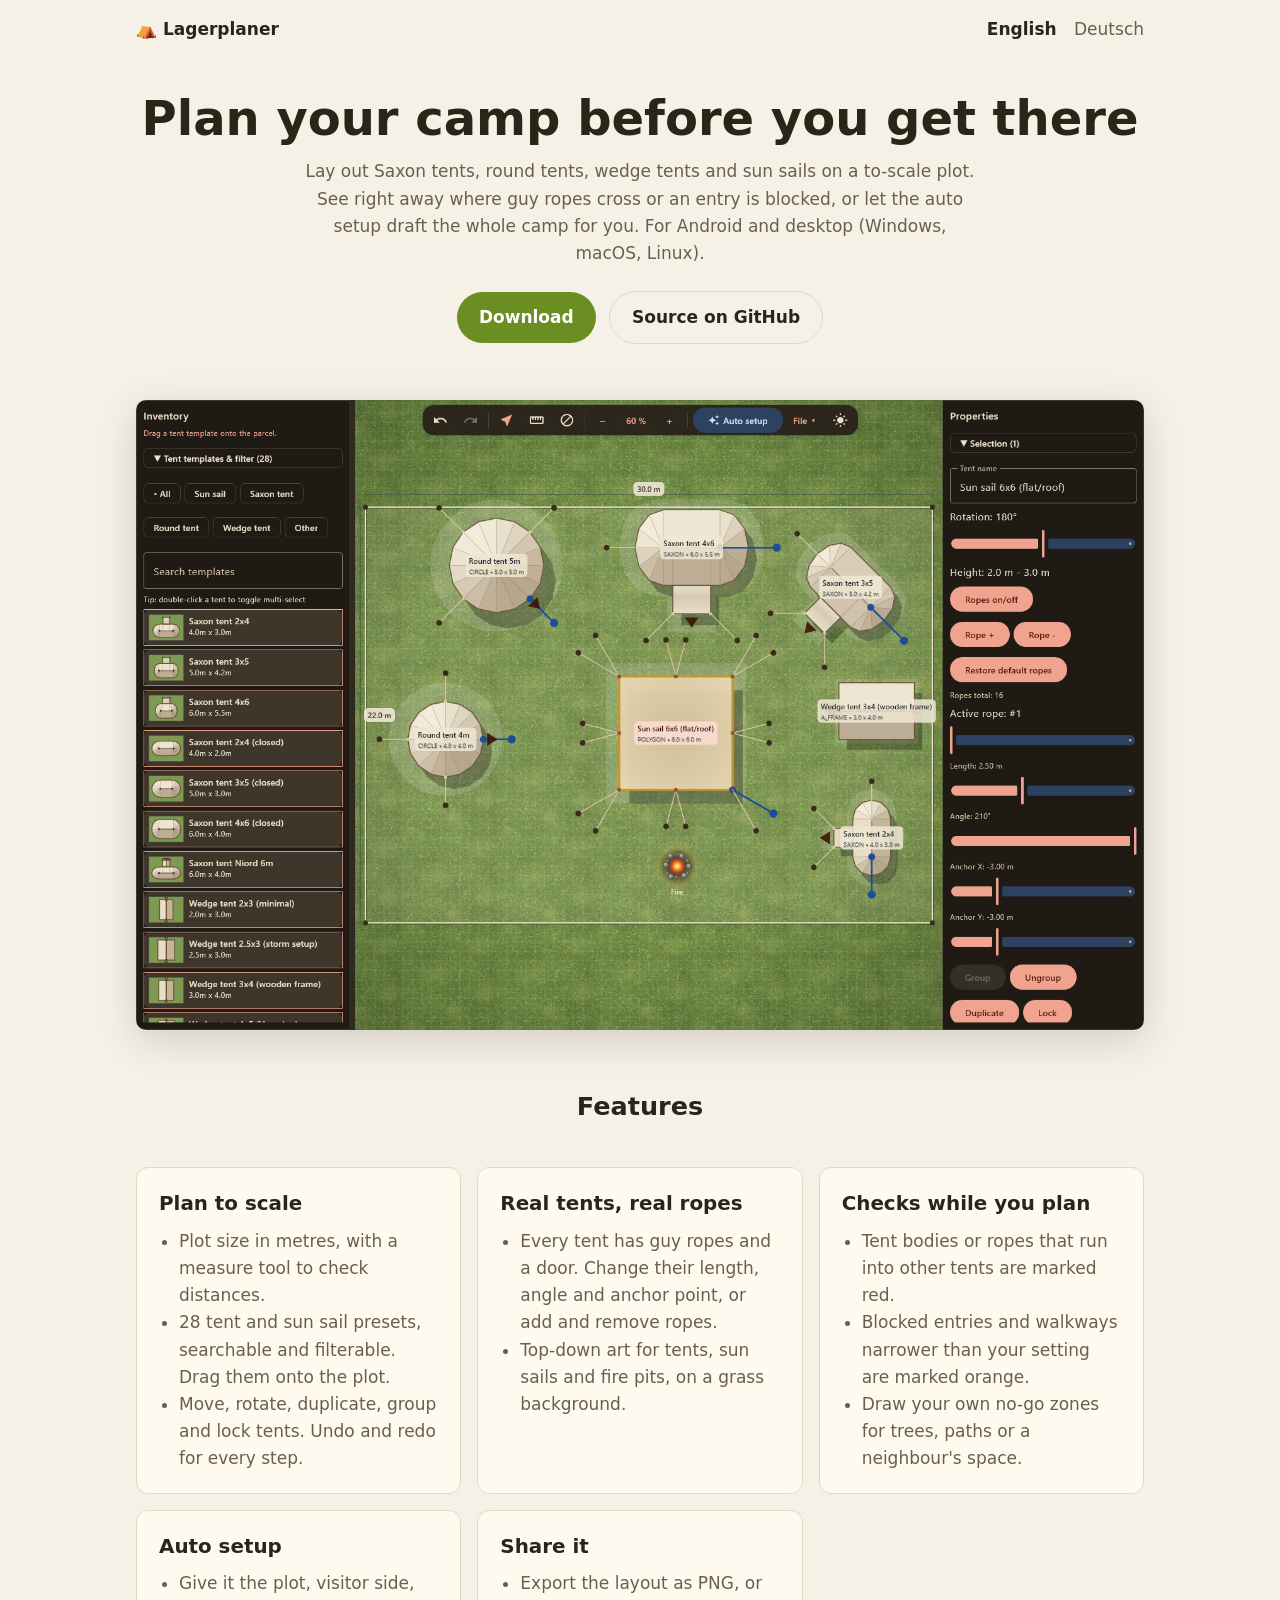
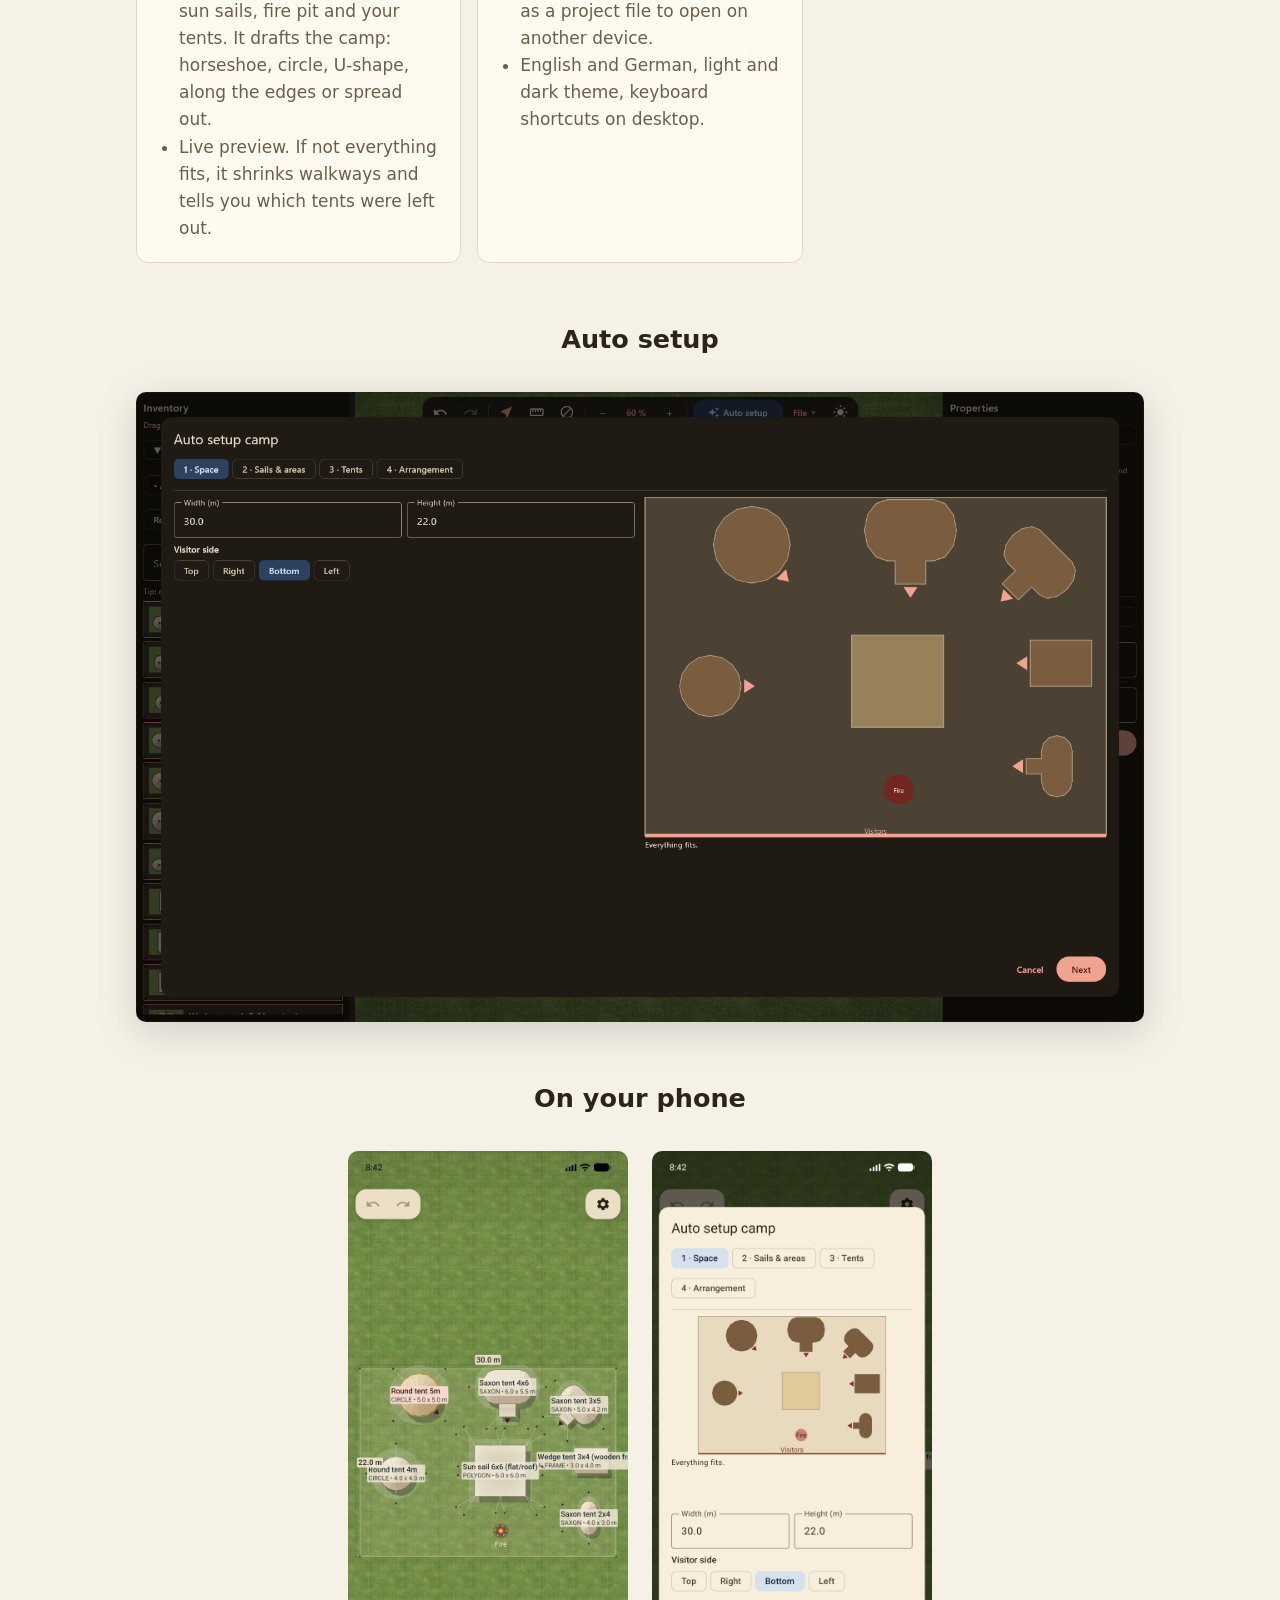
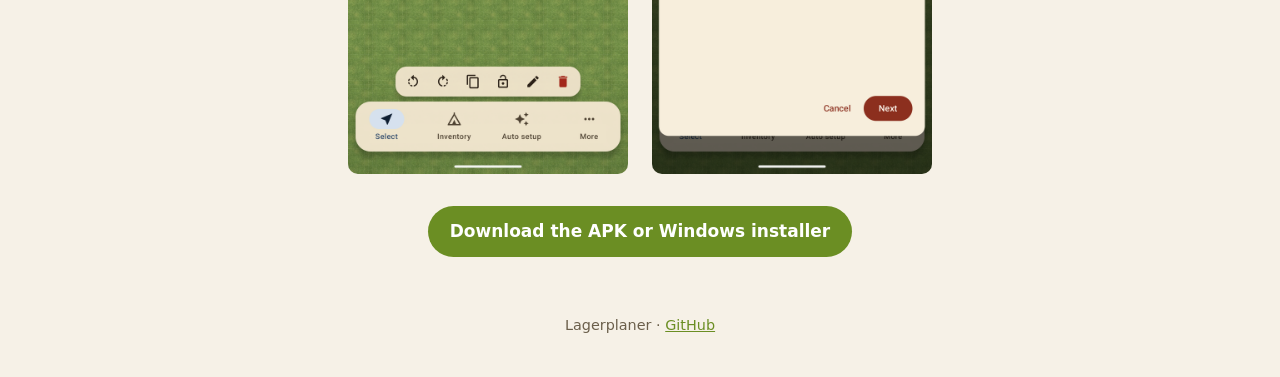
==== docs/index.html @ c53ca5b4 "Add GitHub Pages landing page in English and German German browsers are redirected to /de/ unless th" ====
<!doctype html>
<html lang="en">
<head>
  <meta charset="utf-8">
  <meta name="viewport" content="width=device-width, initial-scale=1">
  <title>Lagerplaner – Historical Camp Layout</title>
  <meta name="description" content="Plan your reenactment or medieval market camp to scale, on Android and desktop.">
  <link rel="alternate" hreflang="de" href="de/">
  <link rel="stylesheet" href="style.css">
  <script>
    // German browsers go to /de/, unless the visitor picked a language themselves.
    try {
      var choice = localStorage.getItem('lang');
      if (!choice && navigator.language.toLowerCase().startsWith('de')) location.replace('de/');
    } catch (e) {}
  </script>
</head>
<body>
<div class="wrap">
  <header class="top">
    <span class="brand">⛺ Lagerplaner</span>
    <nav class="lang">
      <a href="./" aria-current="page" onclick="try{localStorage.setItem('lang','en')}catch(e){}">English</a>
      <a href="de/" onclick="try{localStorage.setItem('lang','de')}catch(e){}">Deutsch</a>
    </nav>
  </header>

  <section class="hero">
    <h1>Plan your camp before you get there</h1>
    <p>Lay out Saxon tents, round tents, wedge tents and sun sails on a to-scale plot. See right away where guy ropes
      cross or an entry is blocked, or let the auto setup draft the whole camp for you.
      For Android and desktop (Windows, macOS, Linux).</p>
    <a class="btn" href="https://github.com/wollkopf93/historical-camp-layout/releases/latest">Download</a>
    <a class="btn secondary" href="https://github.com/wollkopf93/historical-camp-layout">Source on GitHub</a>
  </section>

  <img class="shot-main" src="screenshots/desktop-selection.png" alt="Desktop: camp with a selected sun sail and its properties">

  <h2>Features</h2>
  <div class="features">
    <div class="card">
      <h3>Plan to scale</h3>
      <ul>
        <li>Plot size in metres, with a measure tool to check distances.</li>
        <li>28 tent and sun sail presets, searchable and filterable. Drag them onto the plot.</li>
        <li>Move, rotate, duplicate, group and lock tents. Undo and redo for every step.</li>
      </ul>
    </div>
    <div class="card">
      <h3>Real tents, real ropes</h3>
      <ul>
        <li>Every tent has guy ropes and a door. Change their length, angle and anchor point, or add and remove ropes.</li>
        <li>Top-down art for tents, sun sails and fire pits, on a grass background.</li>
      </ul>
    </div>
    <div class="card">
      <h3>Checks while you plan</h3>
      <ul>
        <li>Tent bodies or ropes that run into other tents are marked red.</li>
        <li>Blocked entries and walkways narrower than your setting are marked orange.</li>
        <li>Draw your own no-go zones for trees, paths or a neighbour's space.</li>
      </ul>
    </div>
    <div class="card">
      <h3>Auto setup</h3>
      <ul>
        <li>Give it the plot, visitor side, sun sails, fire pit and your tents. It drafts the camp: horseshoe, circle, U-shape, along the edges or spread out.</li>
        <li>Live preview. If not everything fits, it shrinks walkways and tells you which tents were left out.</li>
      </ul>
    </div>
    <div class="card">
      <h3>Share it</h3>
      <ul>
        <li>Export the layout as PNG, or as a project file to open on another device.</li>
        <li>English and German, light and dark theme, keyboard shortcuts on desktop.</li>
      </ul>
    </div>
  </div>

  <h2>Auto setup</h2>
  <img class="shot-main" src="screenshots/desktop-auto-setup.png" alt="Desktop: auto setup with live preview">

  <h2>On your phone</h2>
  <div class="phones">
    <img src="screenshots/android-selection.png" alt="Android: camp on the phone with a selected tent">
    <img src="screenshots/android-auto-setup.png" alt="Android: auto setup sheet with live preview">
  </div>

  <p class="center"><a class="btn" href="https://github.com/wollkopf93/historical-camp-layout/releases/latest">Download the APK or Windows installer</a></p>

  <footer>Lagerplaner · <a href="https://github.com/wollkopf93/historical-camp-layout">GitHub</a></footer>
</div>
</body>
</html>
---- docs/style.css ----
:root {
  --bg: #f6f1e7;
  --surface: #fffaf0;
  --text: #2b2418;
  --muted: #6b5f4b;
  --accent: #6b8e23;
  --accent-text: #ffffff;
  --border: #e2d8c3;
}
@media (prefers-color-scheme: dark) {
  :root {
    --bg: #1c1a15;
    --surface: #26231c;
    --text: #efe8d8;
    --muted: #b3a88f;
    --accent: #9cc04a;
    --accent-text: #1c1a15;
    --border: #3a352a;
  }
}

* { box-sizing: border-box; }
body {
  margin: 0;
  background: var(--bg);
  color: var(--text);
  font: 17px/1.6 system-ui, -apple-system, "Segoe UI", Roboto, sans-serif;
}
img { max-width: 100%; height: auto; display: block; border-radius: 10px; }
a { color: var(--accent); }

.wrap { max-width: 1040px; margin: 0 auto; padding: 0 16px; }

header.top { display: flex; justify-content: space-between; align-items: center; padding: 16px 0; }
header.top .brand { font-weight: 700; }
.lang a { text-decoration: none; color: var(--muted); margin-left: 12px; }
.lang a[aria-current] { color: var(--text); font-weight: 600; }

.hero { text-align: center; padding: 32px 0 24px; }
.hero h1 { font-size: clamp(2rem, 6vw, 3rem); line-height: 1.15; margin: 0 0 12px; }
.hero p { color: var(--muted); max-width: 680px; margin: 0 auto 24px; }

.btn {
  display: inline-block; padding: 12px 22px; border-radius: 999px;
  background: var(--accent); color: var(--accent-text); text-decoration: none; font-weight: 600;
}
.btn.secondary { background: transparent; color: var(--text); border: 1px solid var(--border); margin-left: 8px; }

.shot-main { margin: 32px auto; box-shadow: 0 10px 40px rgba(0, 0, 0, .15); }
.phones { display: flex; gap: 24px; justify-content: center; flex-wrap: wrap; margin: 32px 0; }
.phones img { width: 280px; }

.features { display: grid; grid-template-columns: repeat(auto-fit, minmax(280px, 1fr)); gap: 16px; margin: 40px 0; }
.card { background: var(--surface); border: 1px solid var(--border); border-radius: 12px; padding: 20px 22px; }
.card h3 { margin: 0 0 8px; }
.card ul { margin: 0; padding-left: 20px; color: var(--muted); }

h2 { text-align: center; margin-top: 56px; }
.center { text-align: center; }
footer { color: var(--muted); text-align: center; padding: 40px 0; font-size: .9rem; }
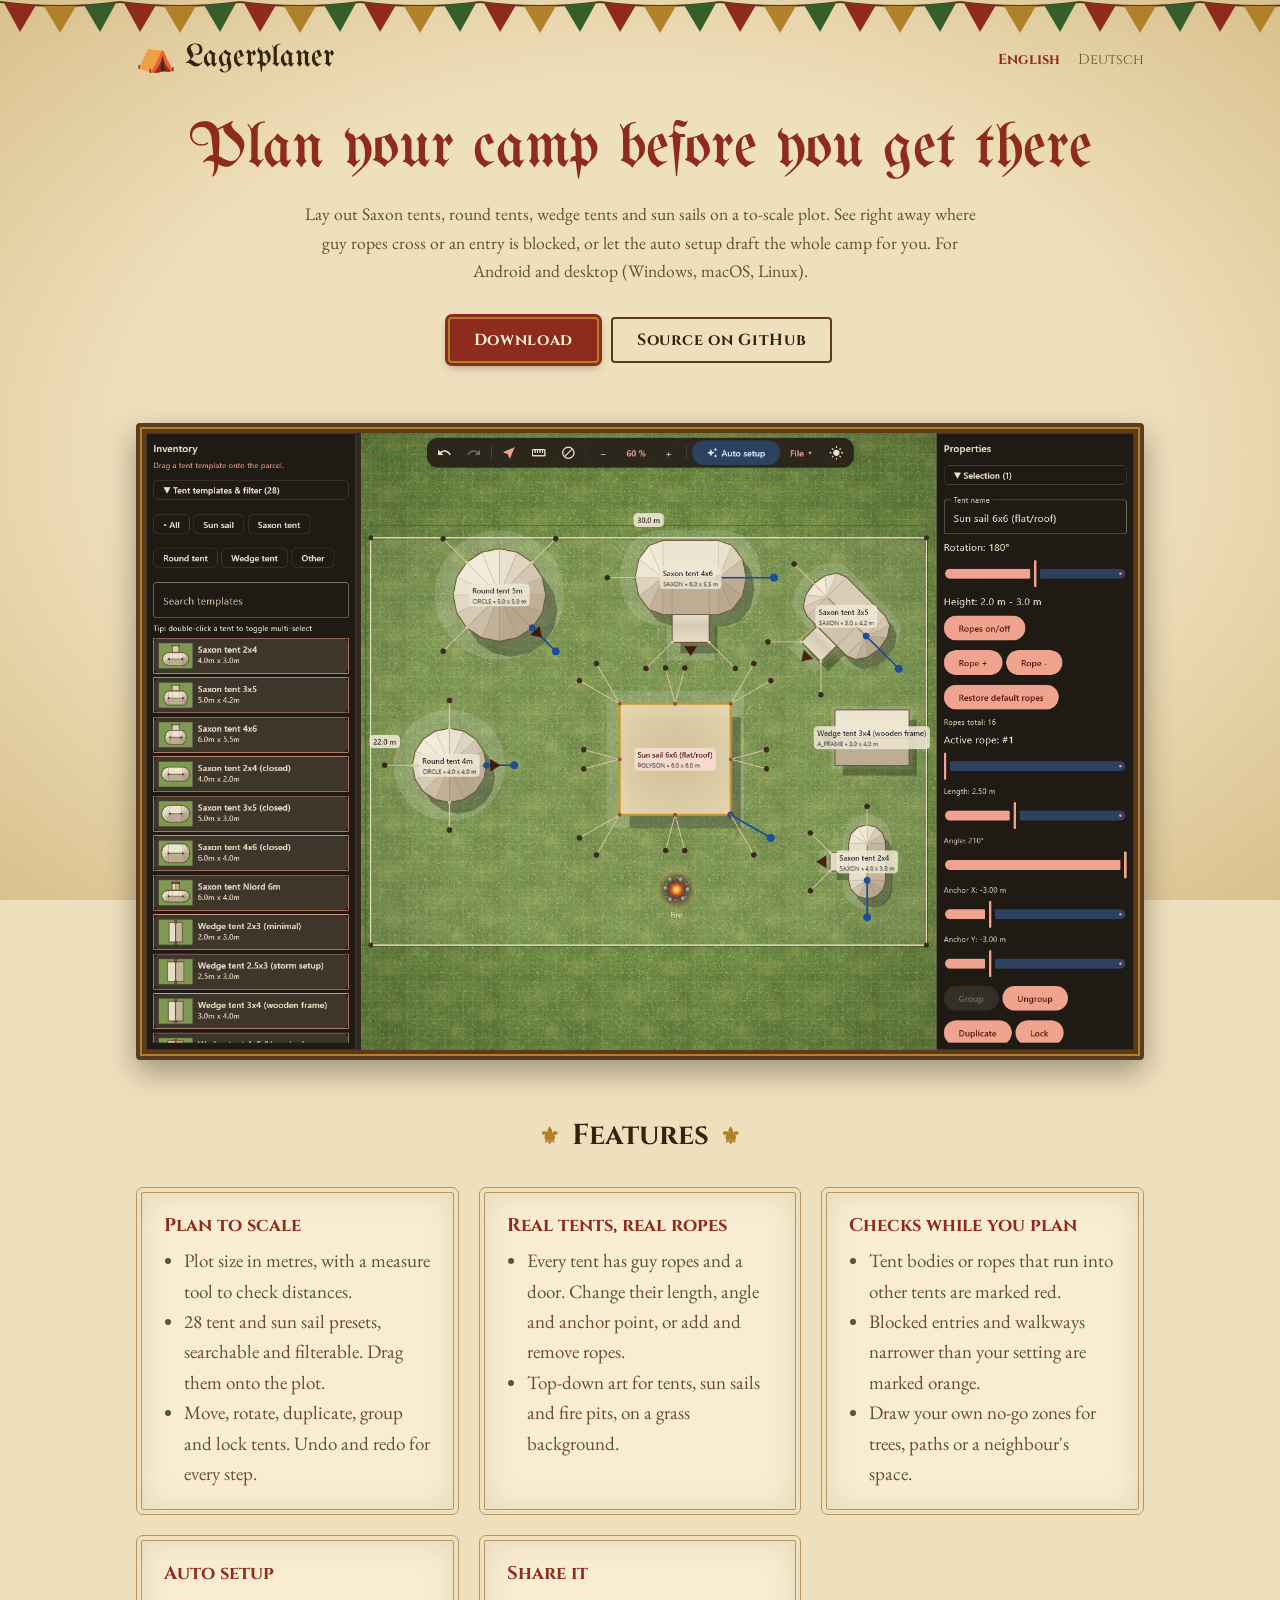
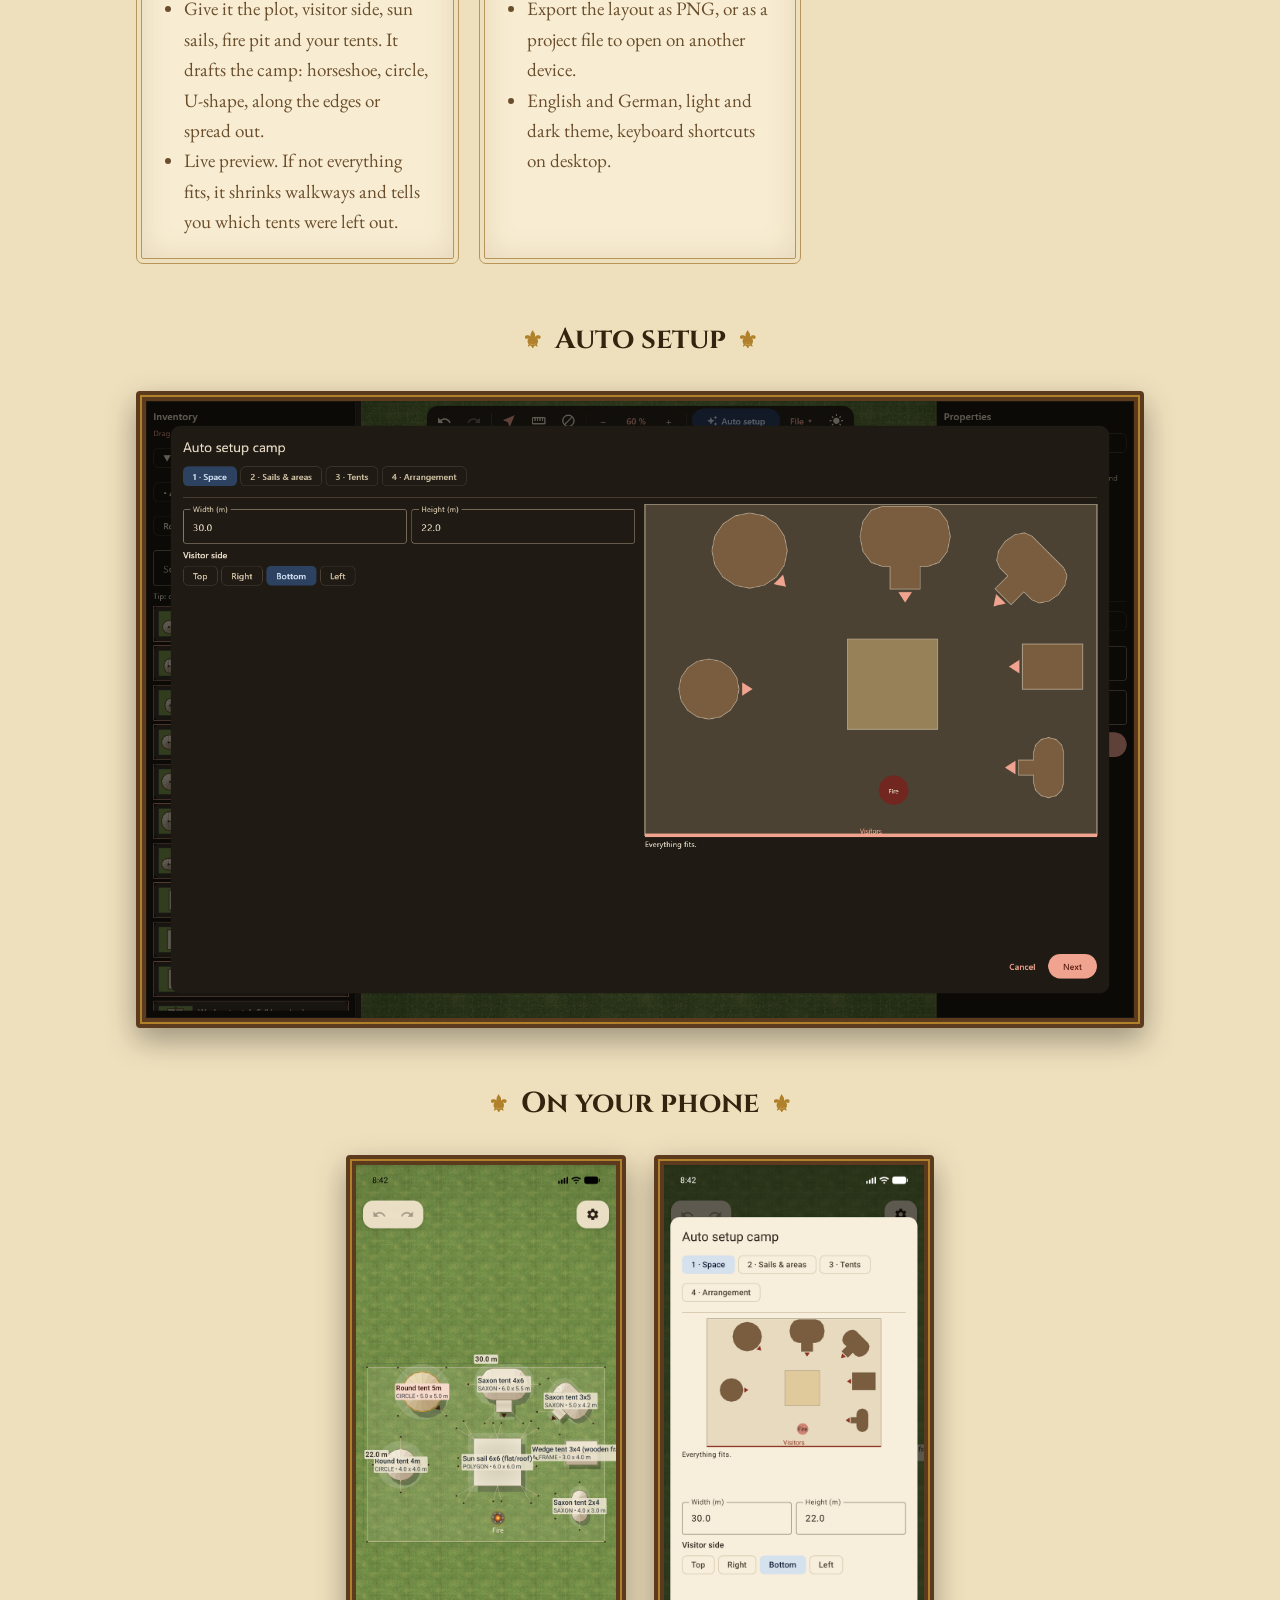
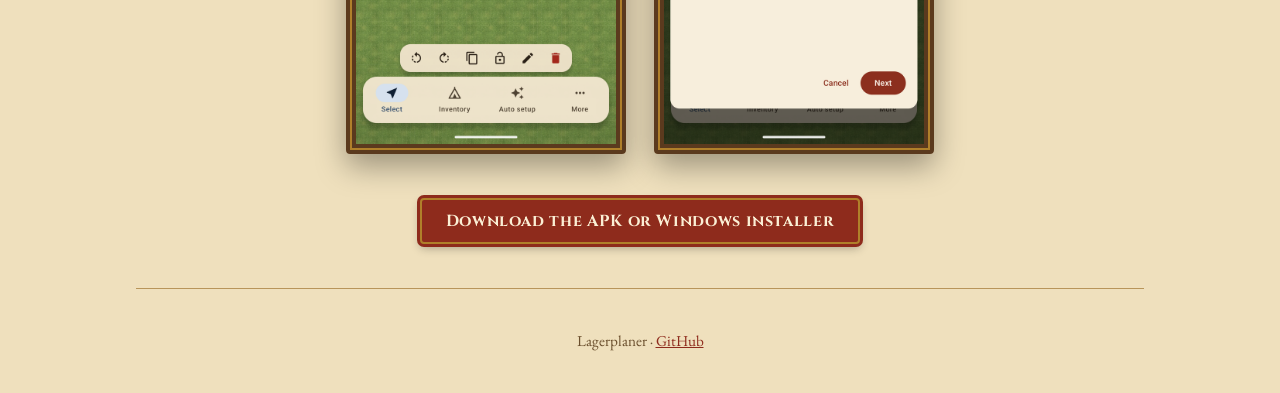
==== commit eb326a40: "Give the website a medieval market look Fraktur headline, Cinzel and EB Garamond, parchment backgrou" ====
--- a/docs/index.html
+++ b/docs/index.html
@@ -6,6 +6,8 @@
   <title>Lagerplaner – Historical Camp Layout</title>
   <meta name="description" content="Plan your reenactment or medieval market camp to scale, on Android and desktop.">
   <link rel="alternate" hreflang="de" href="de/">
+  <link rel="preconnect" href="https://fonts.googleapis.com">
+  <link rel="stylesheet" href="https://fonts.googleapis.com/css2?family=Cinzel:wght@400;700&family=EB+Garamond:ital@0;1&family=UnifrakturMaguntia&display=swap">
   <link rel="stylesheet" href="style.css">
   <script>
     // German browsers go to /de/, unless the visitor picked a language themselves.
--- a/docs/style.css
+++ b/docs/style.css
@@ -1,60 +1,94 @@
 :root {
-  --bg: #f6f1e7;
-  --surface: #fffaf0;
-  --text: #2b2418;
-  --muted: #6b5f4b;
-  --accent: #6b8e23;
-  --accent-text: #ffffff;
-  --border: #e2d8c3;
+  --bg: #efe0bd;
+  --bg-edge: #d9c08c;
+  --surface: #f8edd3;
+  --text: #33230f;
+  --muted: #6a4e2c;
+  --accent: #8e2b1c;
+  --accent-text: #fbefd5;
+  --gold: #b0802a;
+  --wood: #5b3a1e;
+  --border: #b8955a;
 }
 @media (prefers-color-scheme: dark) {
   :root {
-    --bg: #1c1a15;
-    --surface: #26231c;
-    --text: #efe8d8;
-    --muted: #b3a88f;
-    --accent: #9cc04a;
-    --accent-text: #1c1a15;
-    --border: #3a352a;
+    --bg: #211810;
+    --bg-edge: #120c07;
+    --surface: #2d2116;
+    --text: #efdfba;
+    --muted: #c2a87a;
+    --accent: #d65a40;
+    --accent-text: #fbefd5;
+    --gold: #d1a24a;
+    --wood: #3e2814;
+    --border: #6e5130;
   }
 }
 
 * { box-sizing: border-box; }
 body {
   margin: 0;
-  background: var(--bg);
   color: var(--text);
-  font: 17px/1.6 system-ui, -apple-system, "Segoe UI", Roboto, sans-serif;
+  background: var(--bg) radial-gradient(ellipse at center, transparent 55%, var(--bg-edge) 100%) fixed;
+  font: 19px/1.6 "EB Garamond", Georgia, serif;
 }
-img { max-width: 100%; height: auto; display: block; border-radius: 10px; }
+/* Bunting across the top, like the pennant lines over a market stall. */
+body::before {
+  content: "";
+  display: block;
+  height: 34px;
+  background: url("data:image/svg+xml,%3Csvg xmlns='http://www.w3.org/2000/svg' width='120' height='34'%3E%3Cpath d='M0 2 Q60 10 120 2' stroke='%235b3a1e' stroke-width='2' fill='none'/%3E%3Cpath d='M4 3 L36 5 L20 32Z' fill='%238e2b1c'/%3E%3Cpath d='M44 6 L76 6 L60 33Z' fill='%23b0802a'/%3E%3Cpath d='M84 5 L116 3 L100 32Z' fill='%23355e2b'/%3E%3C/svg%3E") repeat-x;
+}
+img { max-width: 100%; height: auto; display: block; }
 a { color: var(--accent); }
 
 .wrap { max-width: 1040px; margin: 0 auto; padding: 0 16px; }
 
-header.top { display: flex; justify-content: space-between; align-items: center; padding: 16px 0; }
-header.top .brand { font-weight: 700; }
-.lang a { text-decoration: none; color: var(--muted); margin-left: 12px; }
-.lang a[aria-current] { color: var(--text); font-weight: 600; }
+header.top { display: flex; justify-content: space-between; align-items: center; padding: 8px 0 16px; }
+header.top .brand { font: 2rem/1 "UnifrakturMaguntia", serif; }
+.lang a { text-decoration: none; color: var(--muted); margin-left: 14px; font-family: "Cinzel", serif; font-size: .9rem; }
+.lang a[aria-current] { color: var(--accent); font-weight: 700; }
 
-.hero { text-align: center; padding: 32px 0 24px; }
-.hero h1 { font-size: clamp(2rem, 6vw, 3rem); line-height: 1.15; margin: 0 0 12px; }
-.hero p { color: var(--muted); max-width: 680px; margin: 0 auto 24px; }
+.hero { text-align: center; padding: 24px 0; }
+.hero h1 { font: clamp(2.4rem, 8vw, 4rem)/1.1 "UnifrakturMaguntia", serif; margin: 0 0 16px; color: var(--accent); }
+.hero p { color: var(--muted); max-width: 680px; margin: 0 auto 28px; font-size: 1.1rem; }
 
 .btn {
-  display: inline-block; padding: 12px 22px; border-radius: 999px;
-  background: var(--accent); color: var(--accent-text); text-decoration: none; font-weight: 600;
+  display: inline-block; padding: 10px 24px; margin: 4px;
+  font: 700 1rem "Cinzel", serif; letter-spacing: .04em; text-decoration: none;
+  background: var(--accent); color: var(--accent-text);
+  border: 2px solid var(--gold); border-radius: 4px;
+  box-shadow: 0 0 0 3px var(--accent), 0 4px 10px rgba(0, 0, 0, .3);
 }
-.btn.secondary { background: transparent; color: var(--text); border: 1px solid var(--border); margin-left: 8px; }
+.btn.secondary { background: transparent; color: var(--text); box-shadow: 0 0 0 3px transparent; border-color: var(--wood); }
 
-.shot-main { margin: 32px auto; box-shadow: 0 10px 40px rgba(0, 0, 0, .15); }
-.phones { display: flex; gap: 24px; justify-content: center; flex-wrap: wrap; margin: 32px 0; }
+/* Screenshots in a wooden frame with a gold inner edge. */
+.shot-main, .phones img {
+  border: 10px solid var(--wood);
+  outline: 2px solid var(--gold);
+  outline-offset: -6px;
+  border-radius: 4px;
+  box-shadow: 0 12px 30px rgba(0, 0, 0, .35);
+}
+.shot-main { margin: 32px auto; }
+.phones { display: flex; gap: 28px; justify-content: center; flex-wrap: wrap; margin: 32px 0; }
 .phones img { width: 280px; }
 
-.features { display: grid; grid-template-columns: repeat(auto-fit, minmax(280px, 1fr)); gap: 16px; margin: 40px 0; }
-.card { background: var(--surface); border: 1px solid var(--border); border-radius: 12px; padding: 20px 22px; }
-.card h3 { margin: 0 0 8px; }
+.features { display: grid; grid-template-columns: repeat(auto-fit, minmax(280px, 1fr)); gap: 20px; margin: 32px 0; }
+.card {
+  background: var(--surface);
+  border: 1px solid var(--border);
+  outline: 1px solid var(--border);
+  outline-offset: 4px;
+  border-radius: 2px;
+  padding: 20px 22px;
+  margin: 5px;
+  box-shadow: inset 0 0 30px rgba(120, 80, 30, .15);
+}
+.card h3 { margin: 0 0 8px; font: 700 1.15rem "Cinzel", serif; color: var(--accent); }
 .card ul { margin: 0; padding-left: 20px; color: var(--muted); }
 
-h2 { text-align: center; margin-top: 56px; }
-.center { text-align: center; }
-footer { color: var(--muted); text-align: center; padding: 40px 0; font-size: .9rem; }
+h2 { text-align: center; margin-top: 56px; font: 700 1.8rem "Cinzel", serif; }
+h2::before, h2::after { content: "⚜"; color: var(--gold); margin: 0 .5em; font-size: .8em; }
+.center { text-align: center; margin: 40px 0; }
+footer { color: var(--muted); text-align: center; padding: 40px 0; font-size: .95rem; border-top: 1px solid var(--border); }
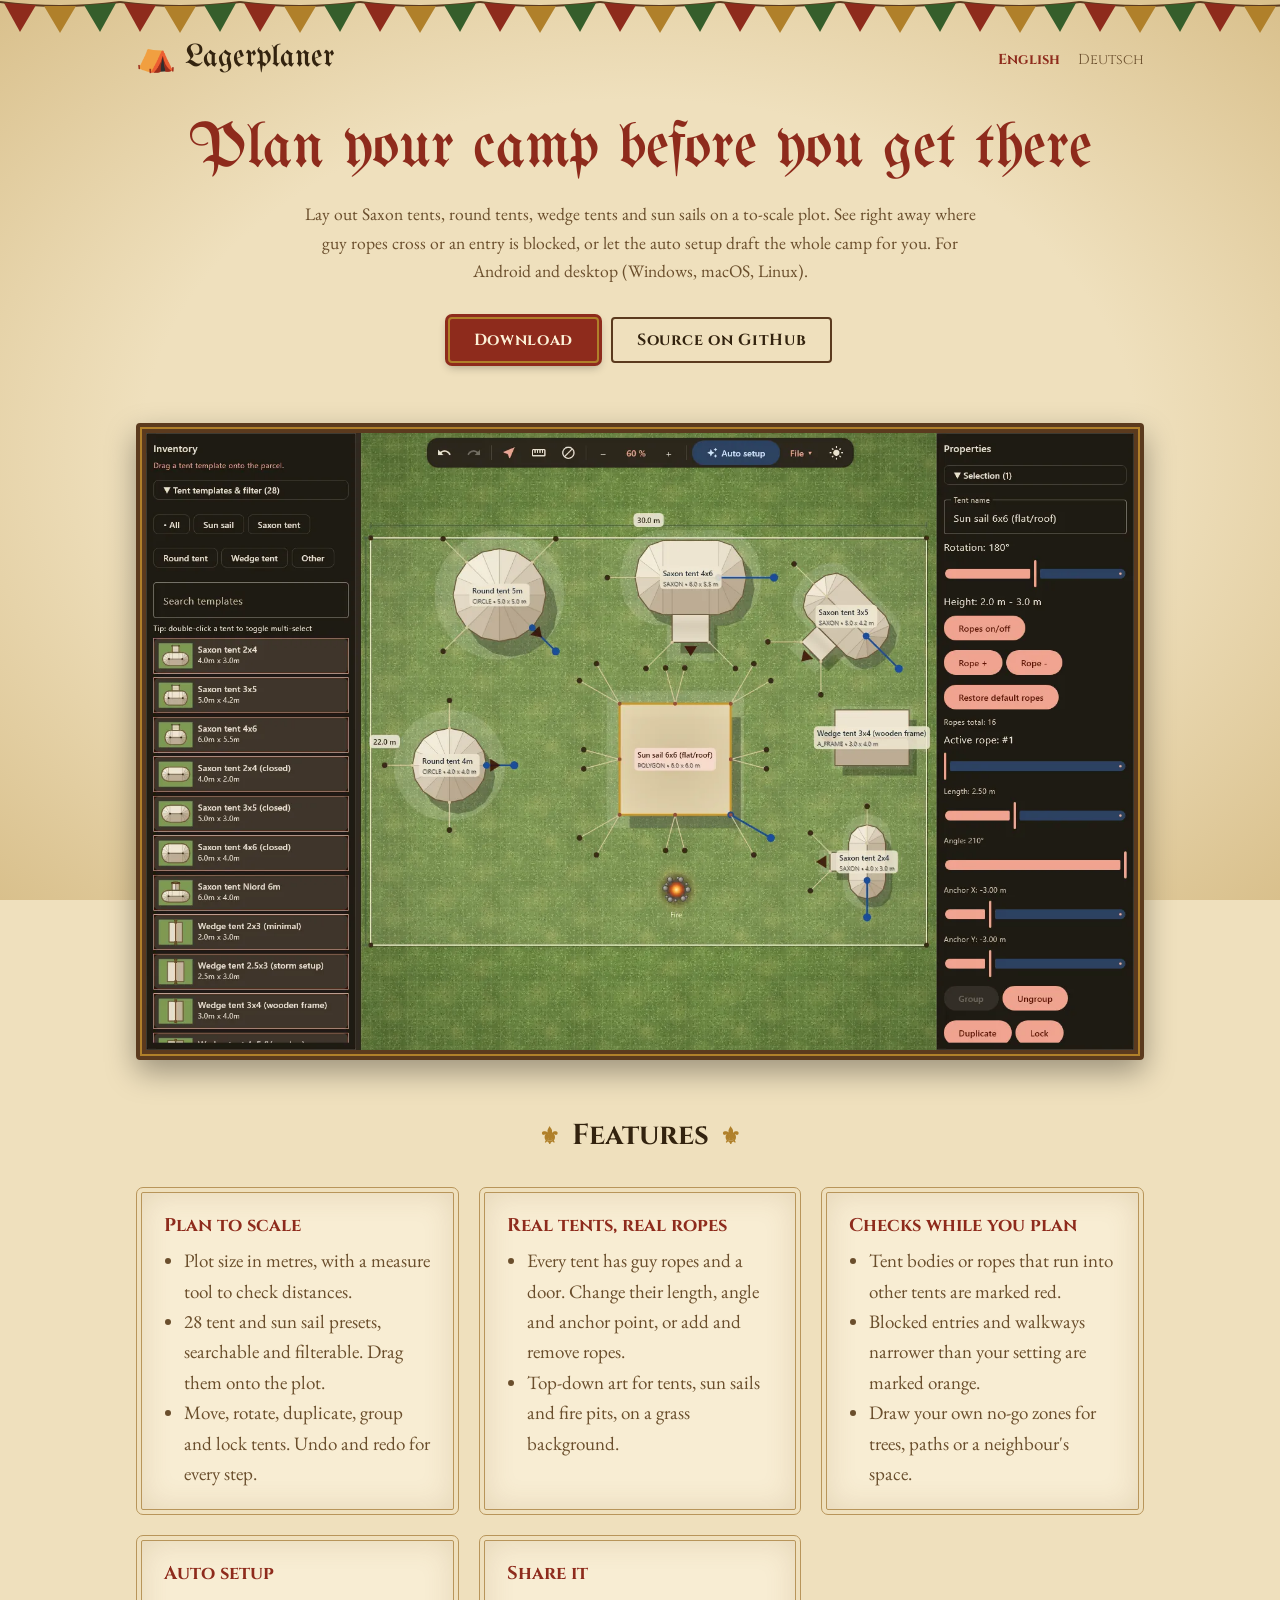
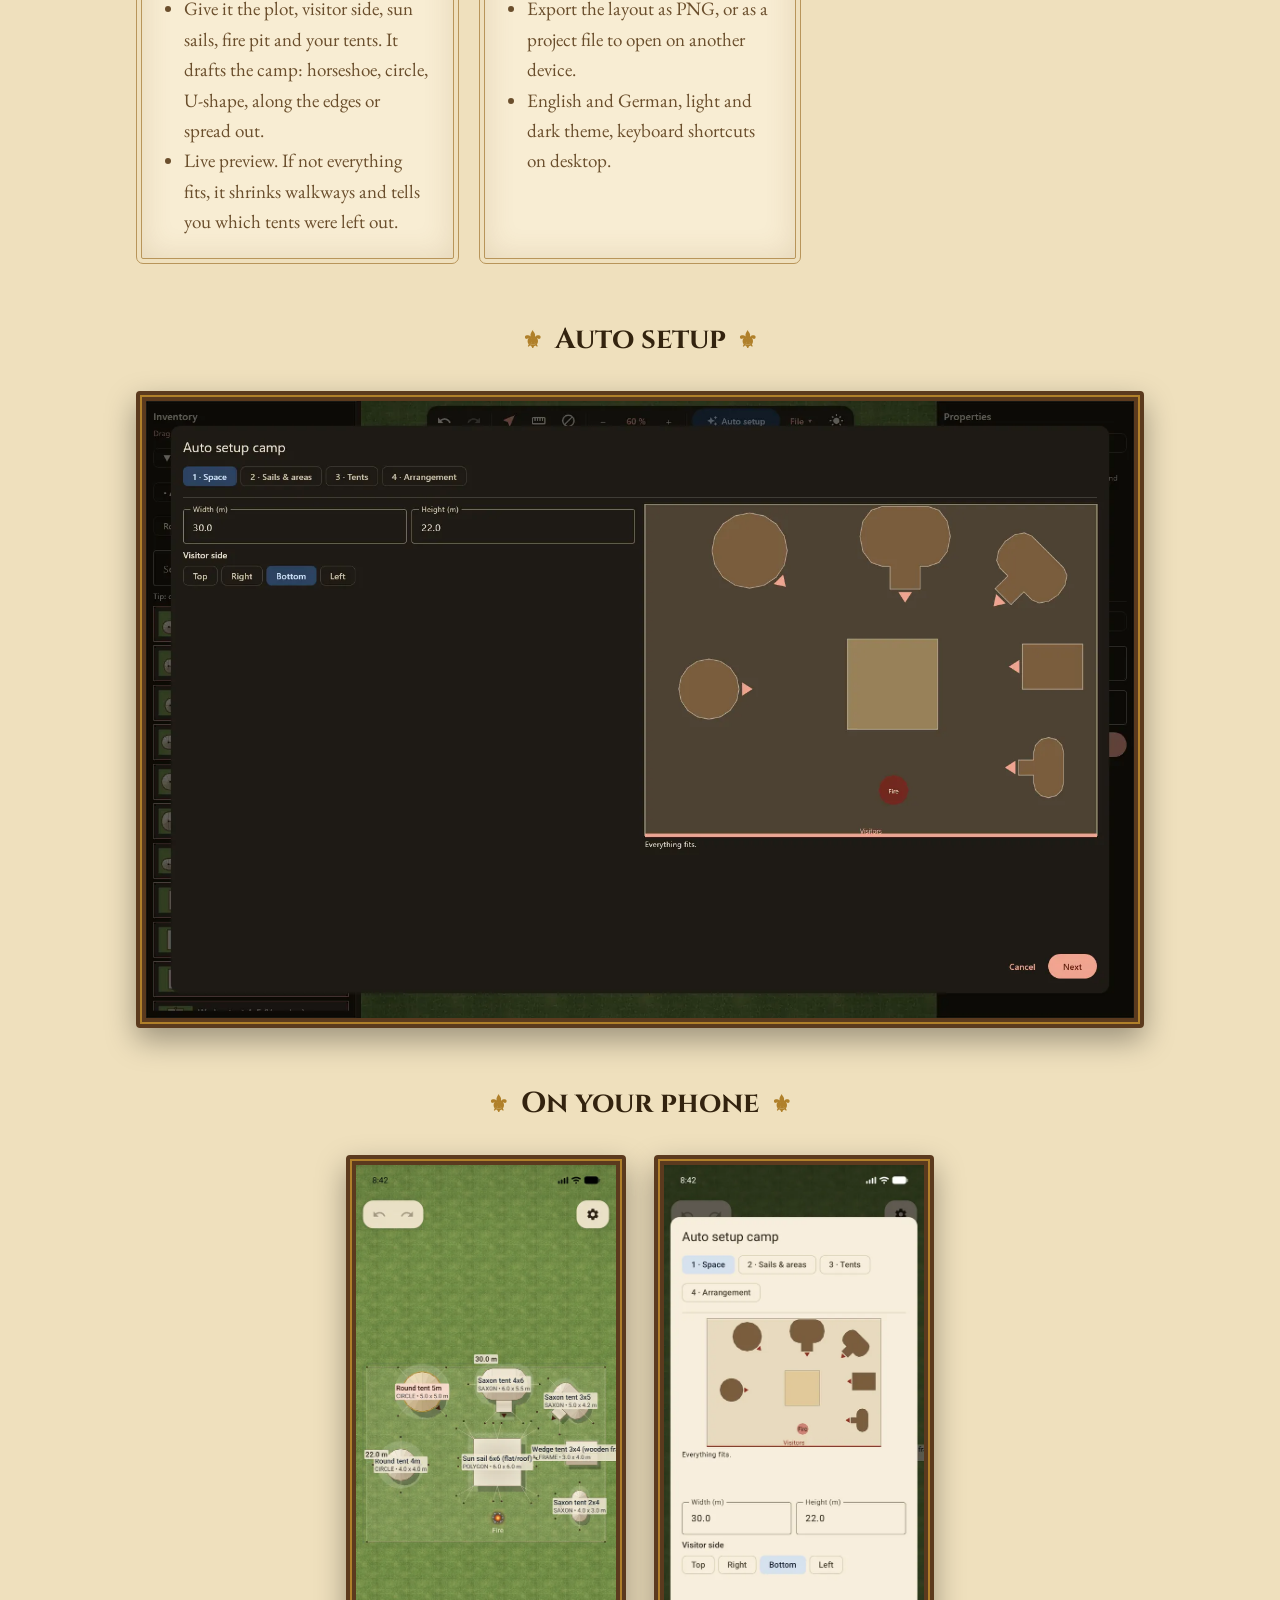
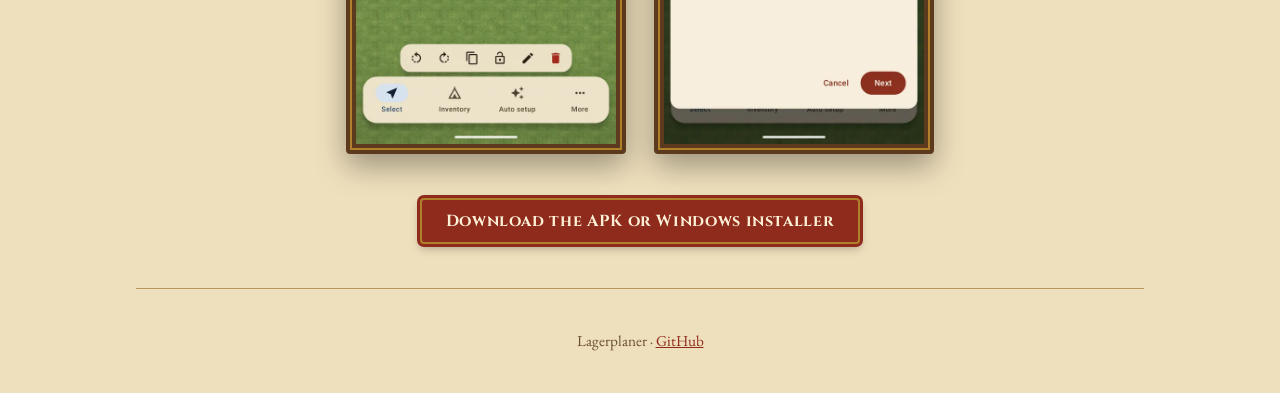
==== commit ca3b05bb: "Serve smaller WebP screenshots on the website 3.3 MB of PNGs become 330 KB of WebP. Images below the" ====
--- a/docs/index.html
+++ b/docs/index.html
@@ -36,7 +36,7 @@
     <a class="btn secondary" href="https://github.com/wollkopf93/historical-camp-layout">Source on GitHub</a>
   </section>
 
-  <img class="shot-main" src="screenshots/desktop-selection.png" alt="Desktop: camp with a selected sun sail and its properties">
+  <img class="shot-main" src="screenshots/web/desktop-selection.webp" width="1600" height="1000" fetchpriority="high" alt="Desktop: camp with a selected sun sail and its properties">
 
   <h2>Features</h2>
   <div class="features">
@@ -80,12 +80,12 @@
   </div>
 
   <h2>Auto setup</h2>
-  <img class="shot-main" src="screenshots/desktop-auto-setup.png" alt="Desktop: auto setup with live preview">
+  <img class="shot-main" src="screenshots/web/desktop-auto-setup.webp" width="1600" height="1000" loading="lazy" alt="Desktop: auto setup with live preview">
 
   <h2>On your phone</h2>
   <div class="phones">
-    <img src="screenshots/android-selection.png" alt="Android: camp on the phone with a selected tent">
-    <img src="screenshots/android-auto-setup.png" alt="Android: auto setup sheet with live preview">
+    <img src="screenshots/web/android-selection.webp" width="560" height="1247" loading="lazy" alt="Android: camp on the phone with a selected tent">
+    <img src="screenshots/web/android-auto-setup.webp" width="560" height="1247" loading="lazy" alt="Android: auto setup sheet with live preview">
   </div>
 
   <p class="center"><a class="btn" href="https://github.com/wollkopf93/historical-camp-layout/releases/latest">Download the APK or Windows installer</a></p>
